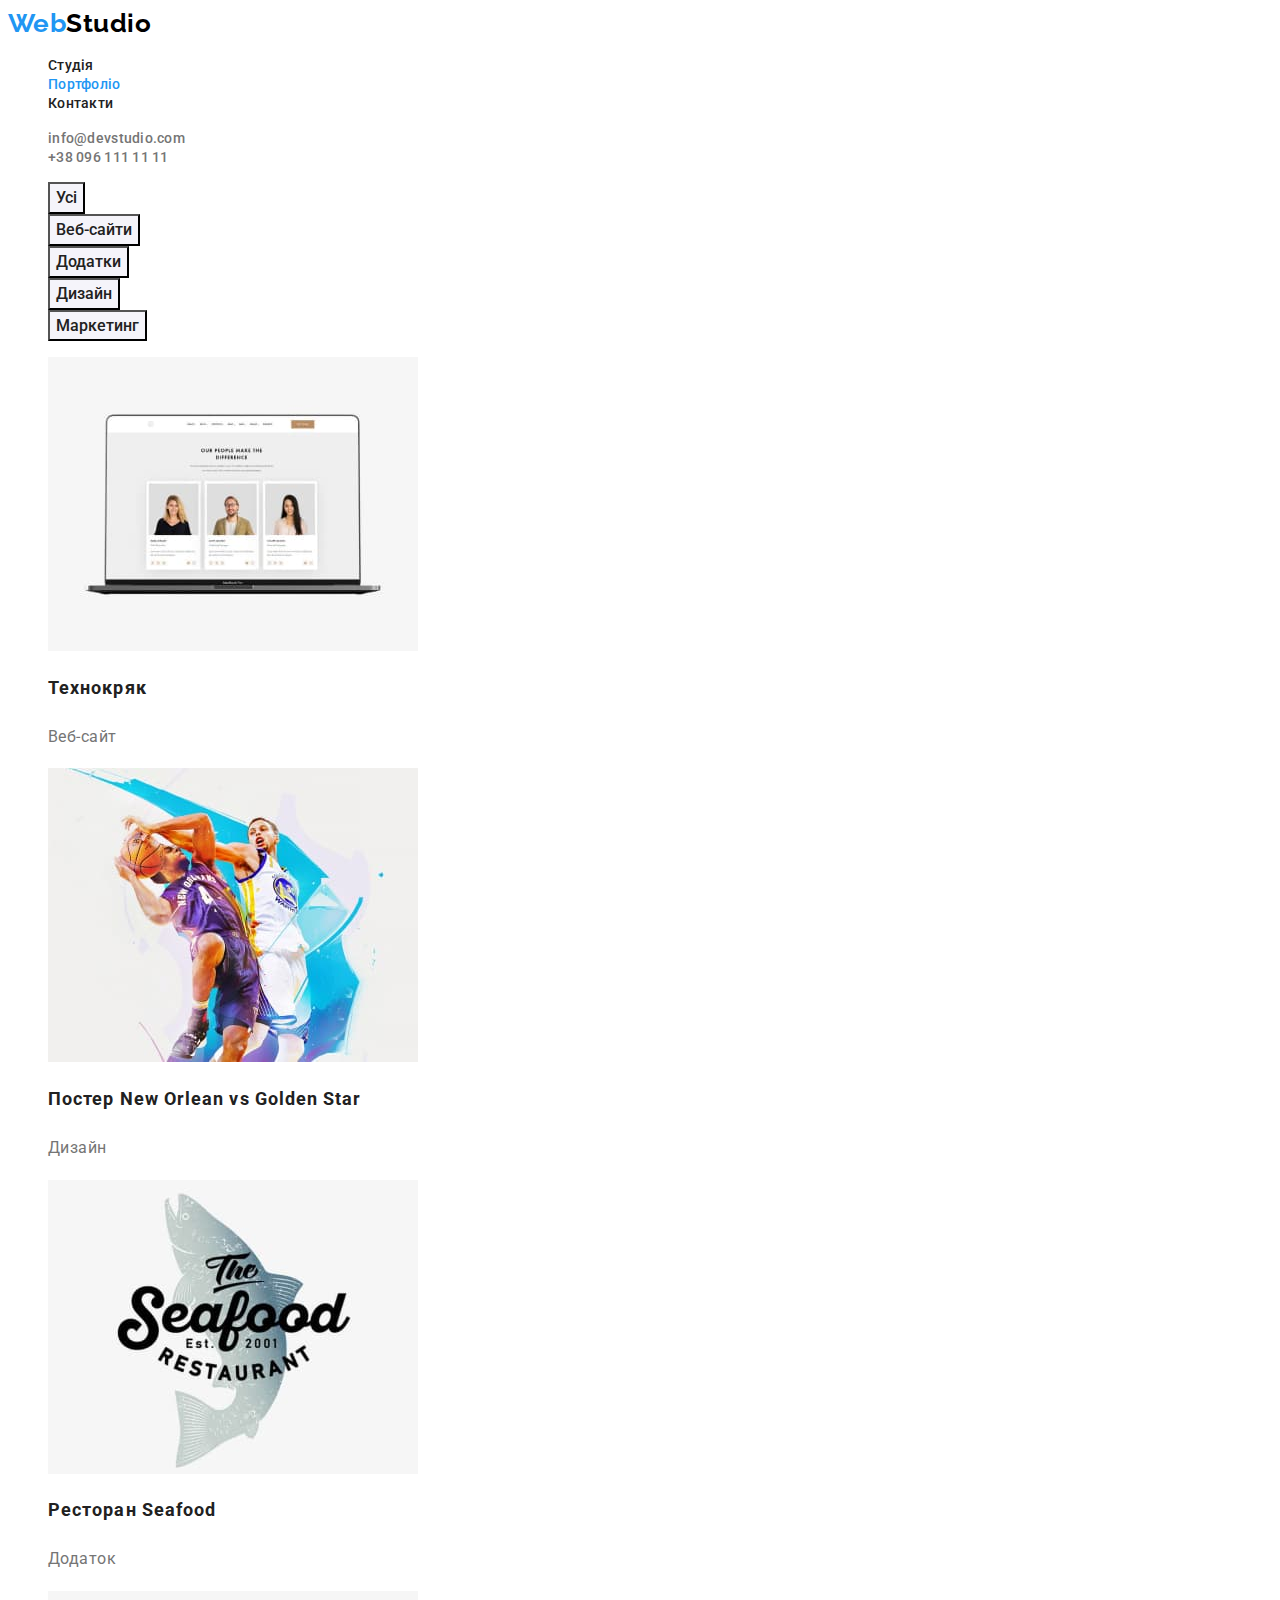
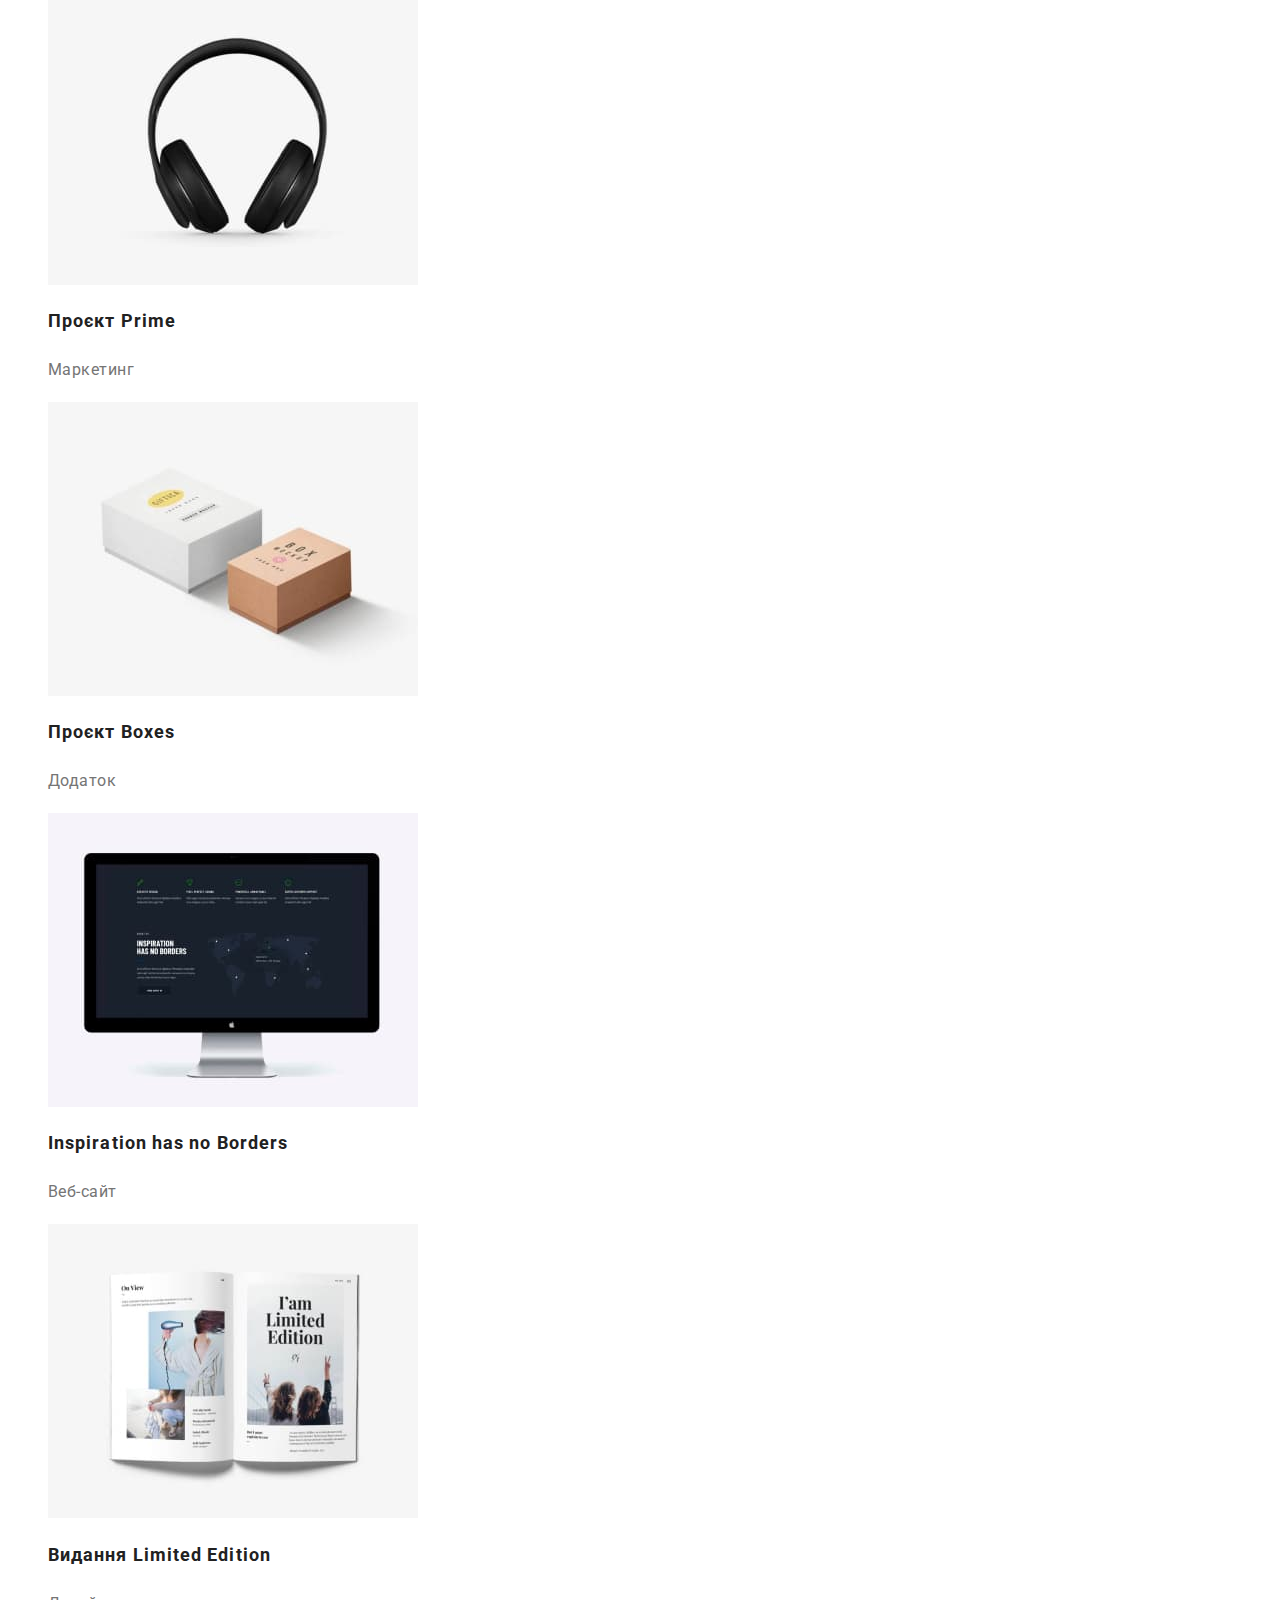
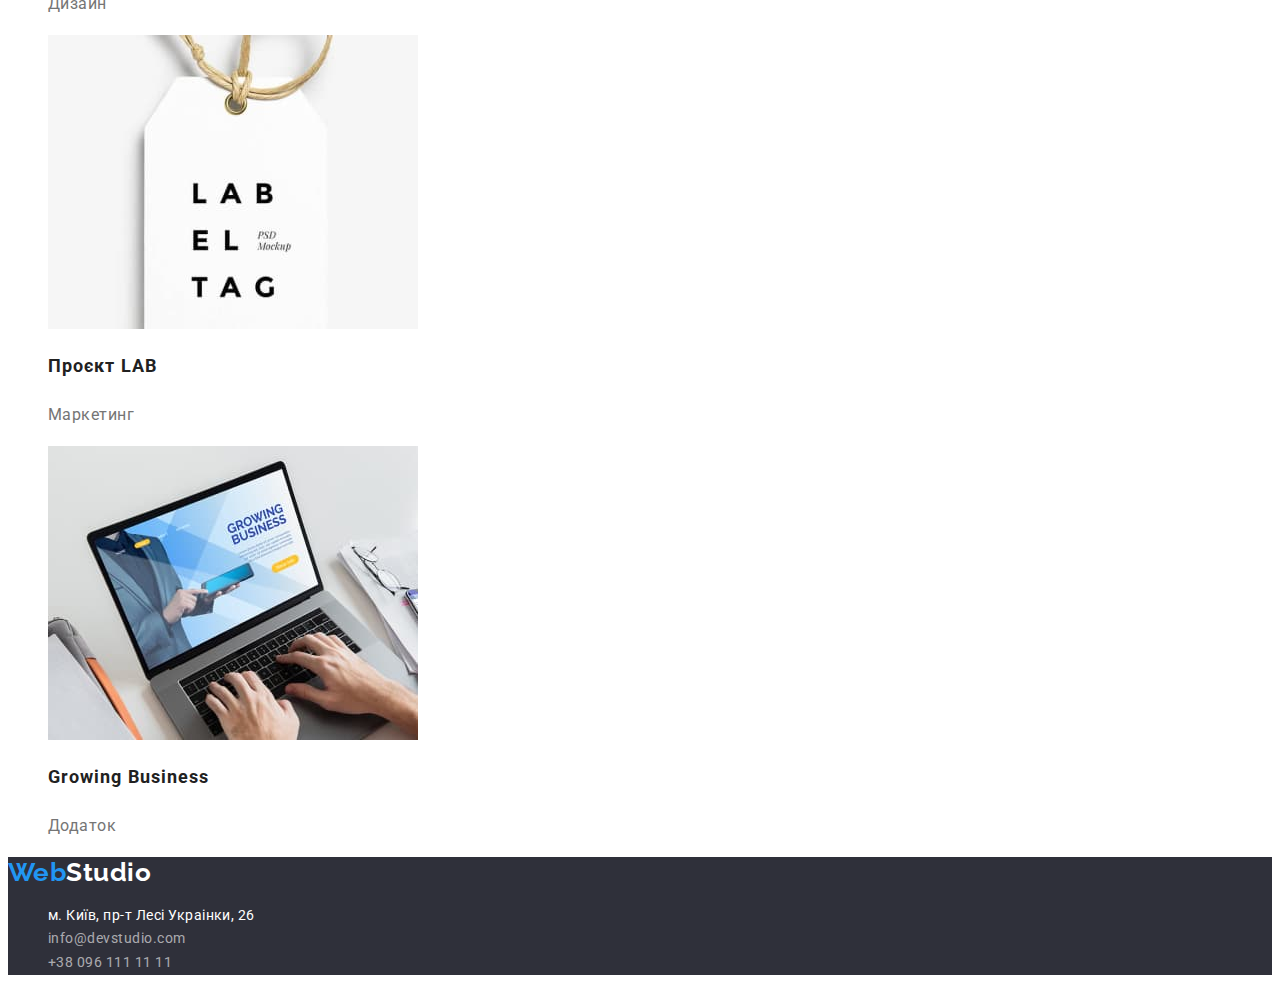
==== portfolio.html @ db5a17f9 "Initial commit" ====
<!DOCTYPE html>
<html lang="uk">
  <head>
    <meta charset="UTF-8" />
    <meta http-equiv="X-UA-Compatible" content="IE=edge" />
    <meta name="viewport" content="width=device-width, initial-scale=1.0" />
    <title>Document</title>
    <link rel="preconnect" href="https://fonts.googleapis.com" />
    <link rel="preconnect" href="https://fonts.gstatic.com" crossorigin />
    <link rel="preconnect" href="https://fonts.googleapis.com">
<link rel="preconnect" href="https://fonts.gstatic.com" crossorigin>
<link href="https://fonts.googleapis.com/css2?family=Raleway:wght@700&family=Roboto:wght@400;500;700;900&display=swap" rel="stylesheet">
    <link rel="stylesheet" href="./css/styles.css" />
  </head>
  <body>
    <header class="header">
      <nav class="nav">
        <a href="./index.html" class="logo"><span class="logo web">Web</span>Studio</a>
        <ul class="nav list">
          <li class="nav-items"><a href="./index.html" class="nav-link">Студія</a></li>
          <li class="nav-items"><a href="./portfolio.html" class="nav-link current">Портфоліо</a></li>
          <li class="nav-items"><a href="#" class="nav-link">Контакти</a></li>
        </ul>
      </nav>
      <ul class="connection list">
        <li class="connection-items"><a href="mailto:info@devstudio.com" class="connection-link">info@devstudio.com</a></li>
        <li class="connection-items"><a href="tel:+380961111111" class="connection-link">+38 096 111 11 11</a></li>
      </ul>
    </header>
    <main class="portfolio-main">
      <section class="filters">
        <h1 class="visually-hidden">Портфоліо</h1>
        <ul class="filters list">
          <li class="items-btn"><button type="button" class="filters-btn">Усі</button></li>
          <li class="items-btn"><button type="button" class="filters-btn">Веб-сайти</button></li>
          <li class="items-btn"><button type="button" class="filters-btn">Додатки</button></li>
          <li class="items-btn"><button type="button" class="filters-btn">Дизайн</button></li>
          <li class="items-btn"><button type="button" class="filters-btn">Маркетинг</button></li>
        </ul>
        <ul class="project list">
          <li class="items">
            <a href="#" target="_blank" rel="noopener noreferrer" class="link"
              ><img src="./images/portfolio/img.jpg" alt="Веб-сайт" width="370" height="294" class="project-img" />
              <h2 class="caption">Технокряк</h2>
              <p class="text">Веб-сайт</p></a
            ></li
          >
          <li class="items"
            ><a href="#" target="_blank" rel="noopener noreferrer" class="link"
              ><img src="./images/portfolio/img1.jpg" alt="Дізайн" width="370" height="294" class="project-img" />
              <h2 class="caption">Постер New Orlean vs Golden Star</h2>
              <p class="text">Дизайн</p></a
            ></li
          >
          <li class="items"
            ><a href="#" target="_blank" rel="noopener noreferrer" class="link"
              ><img src="./images/portfolio/img2.jpg" alt="Додаток" width="370" height="294" class="project-img" />
              <h2 class="caption">Ресторан Seafood</h2>
              <p class="text">Додаток</p></a
            ></li
          >
          <li class="items"
            ><a href="#" target="_blank" rel="noopener noreferrer" class="link"
              ><img src="./images/portfolio/img3.jpg" alt="Маркетинг" width="370" height="294" class="project-img" />
              <h2 class="caption">Проєкт Prime</h2>
              <p class="text">Маркетинг</p></a
            ></li
          >
          <li class="items"
            ><a href="#" target="_blank" rel="noopener noreferrer" class="link"
              ><img src="./images/portfolio/img4.jpg" alt="Додаток" width="370" height="294" class="project-img" />
              <h2 class="caption">Проєкт Boxes</h2>
              <p class="text">Додаток</p></a
            ></li
          >
          <li class="items"
            ><a href="#" target="_blank" rel="noopener noreferrer" class="link"
              ><img src="./images/portfolio/img5.jpg" alt="Веб-сайт" width="370" height="294" class="project-img" />
              <h2 class="caption">Inspiration has no Borders</h2>
              <p class="text">Веб-сайт</p></a
            ></li
          >
          <li class="items"
            ><a href="#" target="_blank" rel="noopener noreferrer" class="link"
              ><img src="./images/portfolio/img6.jpg" alt="Дізайн" width="370" height="294" class="project-img" />
              <h2 class="caption">Видання Limited Edition</h2>
              <p class="text">Дизайн</p></a
            ></li
          >
          <li class="items"
            ><a href="#" target="_blank" rel="noopener noreferrer" class="link"
              ><img src="./images/portfolio/img7.jpg" alt="Маркетинг" width="370" height="294" class="project-img" />
              <h2 class="caption">Проєкт LAB</h2>
              <p class="text">Маркетинг</p></a
            ></li
          >
          <li class="items"
            ><a href="#" target="_blank" rel="noopener noreferrer" class="link"
              ><img src="./images/portfolio/img8.jpg" alt="Додаток" width="370" height="294" class="project-img" />
              <h2 class="caption">Growing Business</h2>
              <p class="text">Додаток</p></a
            ></li
          >
        </ul>
      </section>
    </main>
    <footer class="footer">
      <a href="./index.html" class="footer-logo"><span class="logo web">Web</span>Studio</a>
      <address class="address">
        <ul class="address list">
          <li class="address-items"
            ><a href="https://goo.gl/maps/CPtrU1FHBa2aNyZL9" target="_blank" rel="noopener noreferrer nofollow" class="map">м. Київ, пр-т Лесі Украінки, 26</a></li
          >
          <li class="address-items"><a href="mailto:info@devstudio.com" class="address-connection">info@devstudio.com</a></li>
          <li class="address-items"><a href="tel:+380961111111" class="address-connection">+38 096 111 11 11</a></li>
        </ul>
      </address>
    </footer>
  </body>
</html>
---- css/styles.css ----
:root{
 /* Text colors */
--primary-text-color:#757575;
--title-text-color:#212121;
--accent-color:#2196F3;
--logo-color:#000000;
--footer-adres-color:rgba(255, 255, 255, 0.6);

    /* Background colors */
--primary-wite-color:#ffffff;
--main-block-color:#2F303A;
--secondary-bg-color:#F5F4FA;
--button-hover-bg:#188CE8;

}

.visually-hidden {
    position: absolute;
    white-space: nowrap;
    width: 1px;
    height: 1px;
    overflow: hidden;
    border: 0;
    padding: 0;
    clip: rect(0 0 0 0);
    clip-path: inset(50%);
    margin: -1px;
}

.list{
    list-style: none;
}
body{
    letter-spacing: 0.03em;
    font-family: 'Roboto', sans-serif;
    color: var(--primary-text-color);
    background-color:var(--primary-wite-color)
    

}
/* Header */
.logo{
    text-decoration: none;
   color: var(--logo-color); 
    font-family: 'Raleway',sans-serif;
    font-weight: 700;
    font-size: 26px;
    line-height: 1.19;
}
.web{
    color: var(--accent-color);
}
.nav-link{
    text-decoration: none;
    color: var(--title-text-color);
    font-weight: 500;
    font-size: 14px;
        line-height: 1.14;
        letter-spacing: 0.02em;
}
.nav-link:hover,
.nav-link:focus {
    color: var(--accent-color);
}
.nav-link.current{
color: var(--accent-color);
}
.connection-link{
    text-decoration: none;
    color: var(--primary-text-color);
    font-weight: 500;
        font-size: 14px;
        line-height: 1.14;
        letter-spacing: 0.02em;
}
.connection-link:hover,
.connection-link:focus{
    color: var(--accent-color);
}
/* Hero */
.hero{
    background-color: var(--main-block-color);
}
.hero-slogan{
    color: var(--primary-wite-color);
    font-weight: 900;
        font-size: 44px;
        line-height: 1.36;
        text-align: center;
        letter-spacing: 0.06em;
        text-transform: uppercase;
}
.button-primary{
    color: var(--primary-wite-color);
    background-color: var(--accent-color);
    cursor: pointer;
    font-family: inherit;
    font-weight: 700;
        font-size: 16px;
        line-height: 1.88;
    display: flex;
        align-items: center;
        text-align: center;
        letter-spacing: 0.06em;
}
.button-primary:hover,
.button-primary:focus{
    background-color:var(--button-hover-bg)
}
/* Main */
.caption{
    color: var(--title-text-color);
}

.text{
    color: var(--primary-text-color);
}
.title{
    color: var(--title-text-color);
    font-weight: 700;
        font-size: 36px;
        line-height: 1.16;
        text-align: center;
}

.peculiarities .caption {
    font-weight: 700;
    font-size: 14px;
    line-height: 1.14;
    text-transform: uppercase;
}
.peculiarities .text{
        font-size: 14px;
        line-height: 1.71;
        
}
.command {
    background-color: var(--secondary-bg-color);
}
.command-items{
    background-color: var(--primary-wite-color);
}
.command .caption{
    font-weight: 500;
        font-size: 16px;
        line-height: 1.18;
     text-align: center;
}
.command .text{
    font-size: 16px;
        line-height: 1.18;
     text-align: center;
}
/* footer */
.footer{
    background-color: var(--main-block-color);
}
.footer-logo{
    text-decoration: none;
    color: var(--primary-wite-color);
    font-family: 'Raleway', sans-serif;
        font-weight: 700;
        font-size: 26px;
        line-height: 1.19;
}
.map{
    text-decoration: none;
    color: var(--primary-wite-color);
    font-size: 14px;
        line-height: 1.71;
}
.map:hover,
.map:focus{
color: var(--accent-color);
}
.address-connection{
    text-decoration: none;
color: var(--footer-adres-color);
font-size: 14px;
    line-height: 1.71;
}
.address{
    font-style: normal;
}

.address-connection:hover,
.address-connection:focus{
    color: var(--accent-color);
}
/* Portfolio */
.filters-btn{
    cursor: pointer;
    color: var(--title-text-color);
    background-color: var(--secondary-bg-color);
    font-family: inherit;
    font-weight: 500;
        font-size: 16px;
        line-height: 1.62;
      text-align: center;
}
.filters-btn:hover,
.filters-btn:focus{
    color: var(--primary-wite-color);
    background-color: var(--accent-color);
}
.project .caption{
font-weight: 700;
    font-size: 18px;
    line-height: 2;
     letter-spacing: 0.06em;
}

.project .text{
font-size: 16px;
    line-height: 1.88;
}
.project .link{
    text-decoration: none;
}
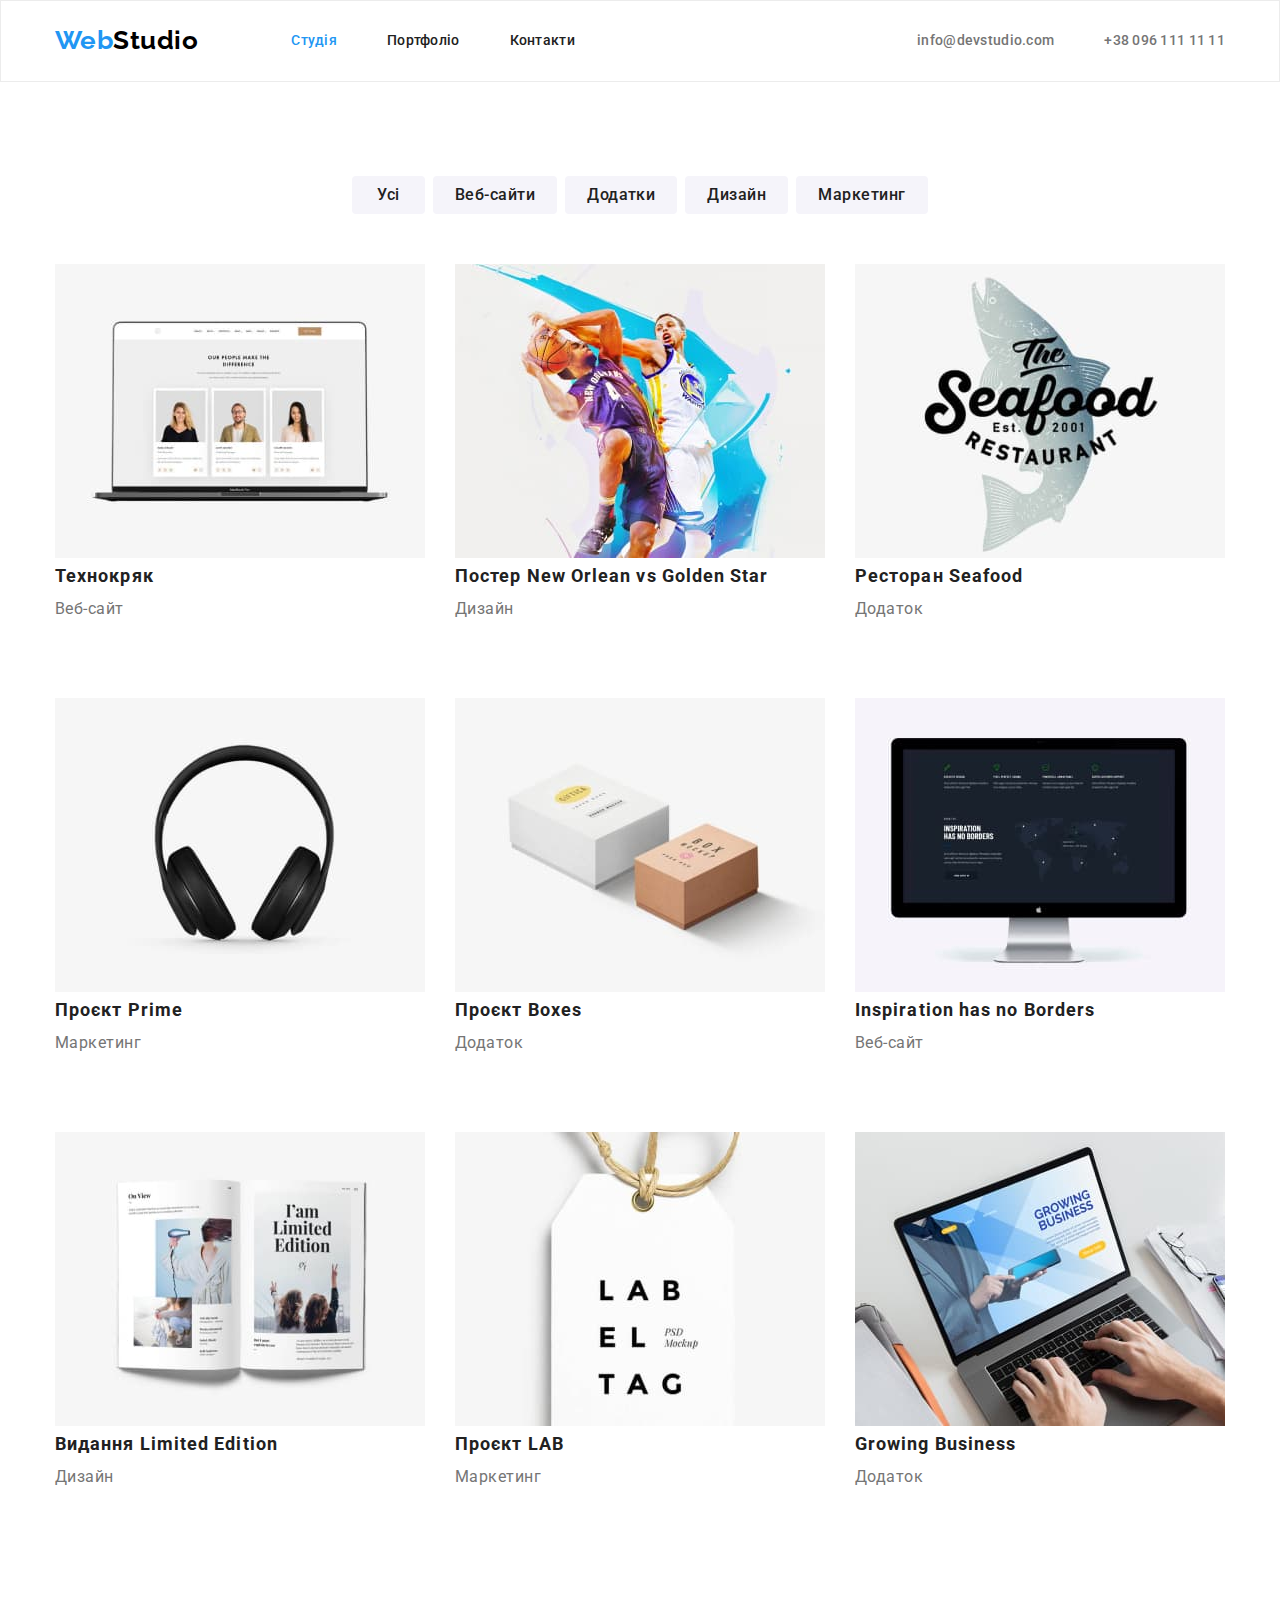
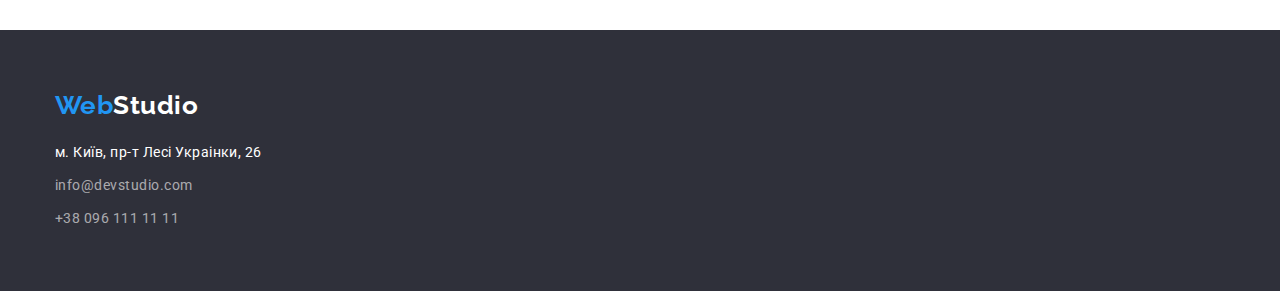
==== commit 66c4ce6f: "completed tasks" ====
--- a/portfolio.html
+++ b/portfolio.html
@@ -10,28 +10,32 @@
     <link rel="preconnect" href="https://fonts.googleapis.com">
 <link rel="preconnect" href="https://fonts.gstatic.com" crossorigin>
 <link href="https://fonts.googleapis.com/css2?family=Raleway:wght@700&family=Roboto:wght@400;500;700;900&display=swap" rel="stylesheet">
+<link rel="stylesheet" href="https://cdnjs.cloudflare.com/ajax/libs/modern-normalize/1.1.0/modern-normalize.min.css" integrity="sha512-wpPYUAdjBVSE4KJnH1VR1HeZfpl1ub8YT/NKx4PuQ5NmX2tKuGu6U/JRp5y+Y8XG2tV+wKQpNHVUX03MfMFn9Q==" crossorigin="anonymous" referrerpolicy="no-referrer" />
     <link rel="stylesheet" href="./css/styles.css" />
   </head>
   <body>
     <header class="header">
-      <nav class="nav">
-        <a href="./index.html" class="logo"><span class="logo web">Web</span>Studio</a>
-        <ul class="nav list">
-          <li class="nav-items"><a href="./index.html" class="nav-link">Студія</a></li>
-          <li class="nav-items"><a href="./portfolio.html" class="nav-link current">Портфоліо</a></li>
-          <li class="nav-items"><a href="#" class="nav-link">Контакти</a></li>
+      <div class="container row">
+        <nav class="nav row">
+          <a href="./index.html" class="logo"><span class="logo web">Web</span>Studio</a>
+          <ul class="nav list">
+            <li class="nav-items"><a href="./index.html" class="nav-link current">Студія</a></li>
+            <li class="nav-items"><a href="./portfolio.html" class="nav-link">Портфоліо</a></li>
+            <li class="nav-items"><a href="#" class="nav-link">Контакти</a></li>
+          </ul>
+        </nav>
+        <ul class="connection list">
+          <li class="connection-items"><a href="mailto:info@devstudio.com" class="connection-link">info@devstudio.com</a></li>
+          <li class="connection-items"><a href="tel:+380961111111" class="connection-link">+38 096 111 11 11</a></li>
         </ul>
-      </nav>
-      <ul class="connection list">
-        <li class="connection-items"><a href="mailto:info@devstudio.com" class="connection-link">info@devstudio.com</a></li>
-        <li class="connection-items"><a href="tel:+380961111111" class="connection-link">+38 096 111 11 11</a></li>
-      </ul>
+      </div>
     </header>
     <main class="portfolio-main">
-      <section class="filters">
+      <section class="filters section">
+        <div class="container">
         <h1 class="visually-hidden">Портфоліо</h1>
         <ul class="filters list">
-          <li class="items-btn"><button type="button" class="filters-btn">Усі</button></li>
+          <li class="items-btn"><button type="button" class="filters-btn all">Усі</button></li>
           <li class="items-btn"><button type="button" class="filters-btn">Веб-сайти</button></li>
           <li class="items-btn"><button type="button" class="filters-btn">Додатки</button></li>
           <li class="items-btn"><button type="button" class="filters-btn">Дизайн</button></li>
@@ -102,9 +106,11 @@
             ></li
           >
         </ul>
+        </div>
       </section>
     </main>
     <footer class="footer">
+      <div class="container">
       <a href="./index.html" class="footer-logo"><span class="logo web">Web</span>Studio</a>
       <address class="address">
         <ul class="address list">
@@ -115,6 +121,7 @@
           <li class="address-items"><a href="tel:+380961111111" class="address-connection">+38 096 111 11 11</a></li>
         </ul>
       </address>
+      </div>
     </footer>
   </body>
 </html>
--- a/css/styles.css
+++ b/css/styles.css
@@ -1,9 +1,21 @@
+html {
+    box-sizing: border-box;
+}
+
+*,
+*::before,
+*::after {
+    box-sizing: inherit;
+}
+
+
 :root{
  /* Text colors */
 --primary-text-color:#757575;
 --title-text-color:#212121;
 --accent-color:#2196F3;
 --logo-color:#000000;
+--header-line:#ECECEC;
 --footer-adres-color:rgba(255, 255, 255, 0.6);
 
     /* Background colors */
@@ -26,20 +38,61 @@
     clip-path: inset(50%);
     margin: -1px;
 }
-
+.section{
+    padding-top: 94px;
+    padding-bottom: 94px;
+}
+.container{
+    width: 1200px;
+    padding-left: 15px;
+    padding-right: 15px;
+    margin: 0 auto;
+
+}
 .list{
     list-style: none;
+    margin: 0;
+    padding: 0;
 }
 body{
+    margin: 0;
     letter-spacing: 0.03em;
     font-family: 'Roboto', sans-serif;
     color: var(--primary-text-color);
     background-color:var(--primary-wite-color)
     
-
+    
+}
+
+/* reset */
+h1,h2,h3,h4,h5,h6,p{
+    margin: 0;
+}
+img{
+    display: block;
 }
 /* Header */
+.header{
+    border: 1px solid var(--header-line)
+}
+.row{
+    display: flex;
+    align-items:center;
+}
+
+a.logo{
+    margin-right: 93px;
+    padding-top: 24px;
+    padding-bottom: 25px;
+}
+.nav.list{
+    display: flex;
+}
+.nav-items:not(:last-child){
+margin-right: 50px;
+}
 .logo{
+
     text-decoration: none;
    color: var(--logo-color); 
     font-family: 'Raleway',sans-serif;
@@ -49,48 +102,74 @@
 }
 .web{
     color: var(--accent-color);
-}
+}   
 .nav-link{
+    display: block;
+    padding-top: 32px;
+    padding-bottom: 32px;
+
     text-decoration: none;
     color: var(--title-text-color);
     font-weight: 500;
     font-size: 14px;
         line-height: 1.14;
         letter-spacing: 0.02em;
+
 }
 .nav-link:hover,
 .nav-link:focus {
     color: var(--accent-color);
 }
+
 .nav-link.current{
 color: var(--accent-color);
 }
+.connection.list{
+    display: flex;
+    margin-left: auto;
+ 
+}
 .connection-link{
+    display: block;
+    padding-top: 32px;
+    padding-bottom: 32px;
+
     text-decoration: none;
     color: var(--primary-text-color);
     font-weight: 500;
-        font-size: 14px;
-        line-height: 1.14;
-        letter-spacing: 0.02em;
+    font-size: 14px;
+    line-height: 1.14;
+    letter-spacing: 0.02em;
 }
 .connection-link:hover,
 .connection-link:focus{
     color: var(--accent-color);
 }
+.connection-items:not(:last-child) {
+    margin-right: 50px;
+}
+
 /* Hero */
 .hero{
     background-color: var(--main-block-color);
+    text-align: center;
 }
 .hero-slogan{
     color: var(--primary-wite-color);
     font-weight: 900;
         font-size: 44px;
         line-height: 1.36;
-        text-align: center;
         letter-spacing: 0.06em;
         text-transform: uppercase;
+        margin-bottom: 30px;
 }
 .button-primary{
+    min-width: 216px;
+    height: 50px;
+    padding: 10px 32px;
+    border: transparent;
+        box-shadow: 0px 4px 4px rgba(0, 0, 0, 0.15);
+        border-radius: 4px;
     color: var(--primary-wite-color);
     background-color: var(--accent-color);
     cursor: pointer;
@@ -98,9 +177,6 @@
     font-weight: 700;
         font-size: 16px;
         line-height: 1.88;
-    display: flex;
-        align-items: center;
-        text-align: center;
         letter-spacing: 0.06em;
 }
 .button-primary:hover,
@@ -122,8 +198,15 @@
         line-height: 1.16;
         text-align: center;
 }
-
+.peculiarities.list{
+    display: flex;
+        justify-content: space-between;
+}
+.peculiarities-items:not(:last-child) {
+    margin-right: 30px;
+}
 .peculiarities .caption {
+    margin-bottom: 10px;
     font-weight: 700;
     font-size: 14px;
     line-height: 1.14;
@@ -134,11 +217,30 @@
         line-height: 1.71;
         
 }
+.work.list{
+    display: flex;
+        justify-content: space-between;
+}
+.work .title,
+.command .title {
+    margin-bottom: 50px;
+}
+.command.list{
+    display: flex;
+    justify-content:space-between;
+}
 .command {
     background-color: var(--secondary-bg-color);
 }
 .command-items{
+    width: 270px;
+    height: 368px;
     background-color: var(--primary-wite-color);
+    box-shadow: 0px 1px 3px rgba(0, 0, 0, 0.12), 0px 1px 1px rgba(0, 0, 0, 0.14), 0px 2px 1px rgba(0, 0, 0, 0.2);
+        border-radius: 0px 0px 4px 4px;
+}
+.command-items:not(:last-child) {
+    margin-right: 30px;
 }
 .command .caption{
     font-weight: 500;
@@ -155,7 +257,11 @@
 .footer{
     background-color: var(--main-block-color);
 }
+
 .footer-logo{
+    display: block;
+    padding-top: 60px;
+    margin-bottom: 20px;
     text-decoration: none;
     color: var(--primary-wite-color);
     font-family: 'Raleway', sans-serif;
@@ -179,8 +285,12 @@
 font-size: 14px;
     line-height: 1.71;
 }
+.address-items:not(:last-child){
+    margin-bottom: 9px;
+}
 .address{
     font-style: normal;
+   padding-bottom: 30px;
 }
 
 .address-connection:hover,
@@ -188,7 +298,19 @@
     color: var(--accent-color);
 }
 /* Portfolio */
+.filters.list{
+    display: flex;
+    justify-content: center;
+    margin-bottom: 50px;
+}
+.items-btn:not(:last-child) {
+    margin-right: 8px;
+   
+}
 .filters-btn{
+    letter-spacing: 0.03em;
+        min-height: 38px;
+        padding: 6px 22px;
     cursor: pointer;
     color: var(--title-text-color);
     background-color: var(--secondary-bg-color);
@@ -197,11 +319,34 @@
         font-size: 16px;
         line-height: 1.62;
       text-align: center;
+    border-radius: 4px;
+    border: transparent;
+
 }
 .filters-btn:hover,
 .filters-btn:focus{
     color: var(--primary-wite-color);
     background-color: var(--accent-color);
+    box-shadow: 0px 3px 1px rgba(0, 0, 0, 0.1), 0px 1px 2px rgba(0, 0, 0, 0.08), 0px 2px 2px rgba(0, 0, 0, 0.12);
+}
+.all{
+padding: 6px 25px;
+}
+.project.list{
+    display: flex;
+    flex-wrap: wrap;
+}
+.project .items{
+width: 370px;
+height: 404px;
+margin-right: 30px;
+margin-bottom: 30px;
+}
+.project .items:nth-child(3n + 3){
+    margin-right: 0;
+}
+.project .items:nth-last-child(-n + 3){
+    margin-bottom: 0;
 }
 .project .caption{
 font-weight: 700;
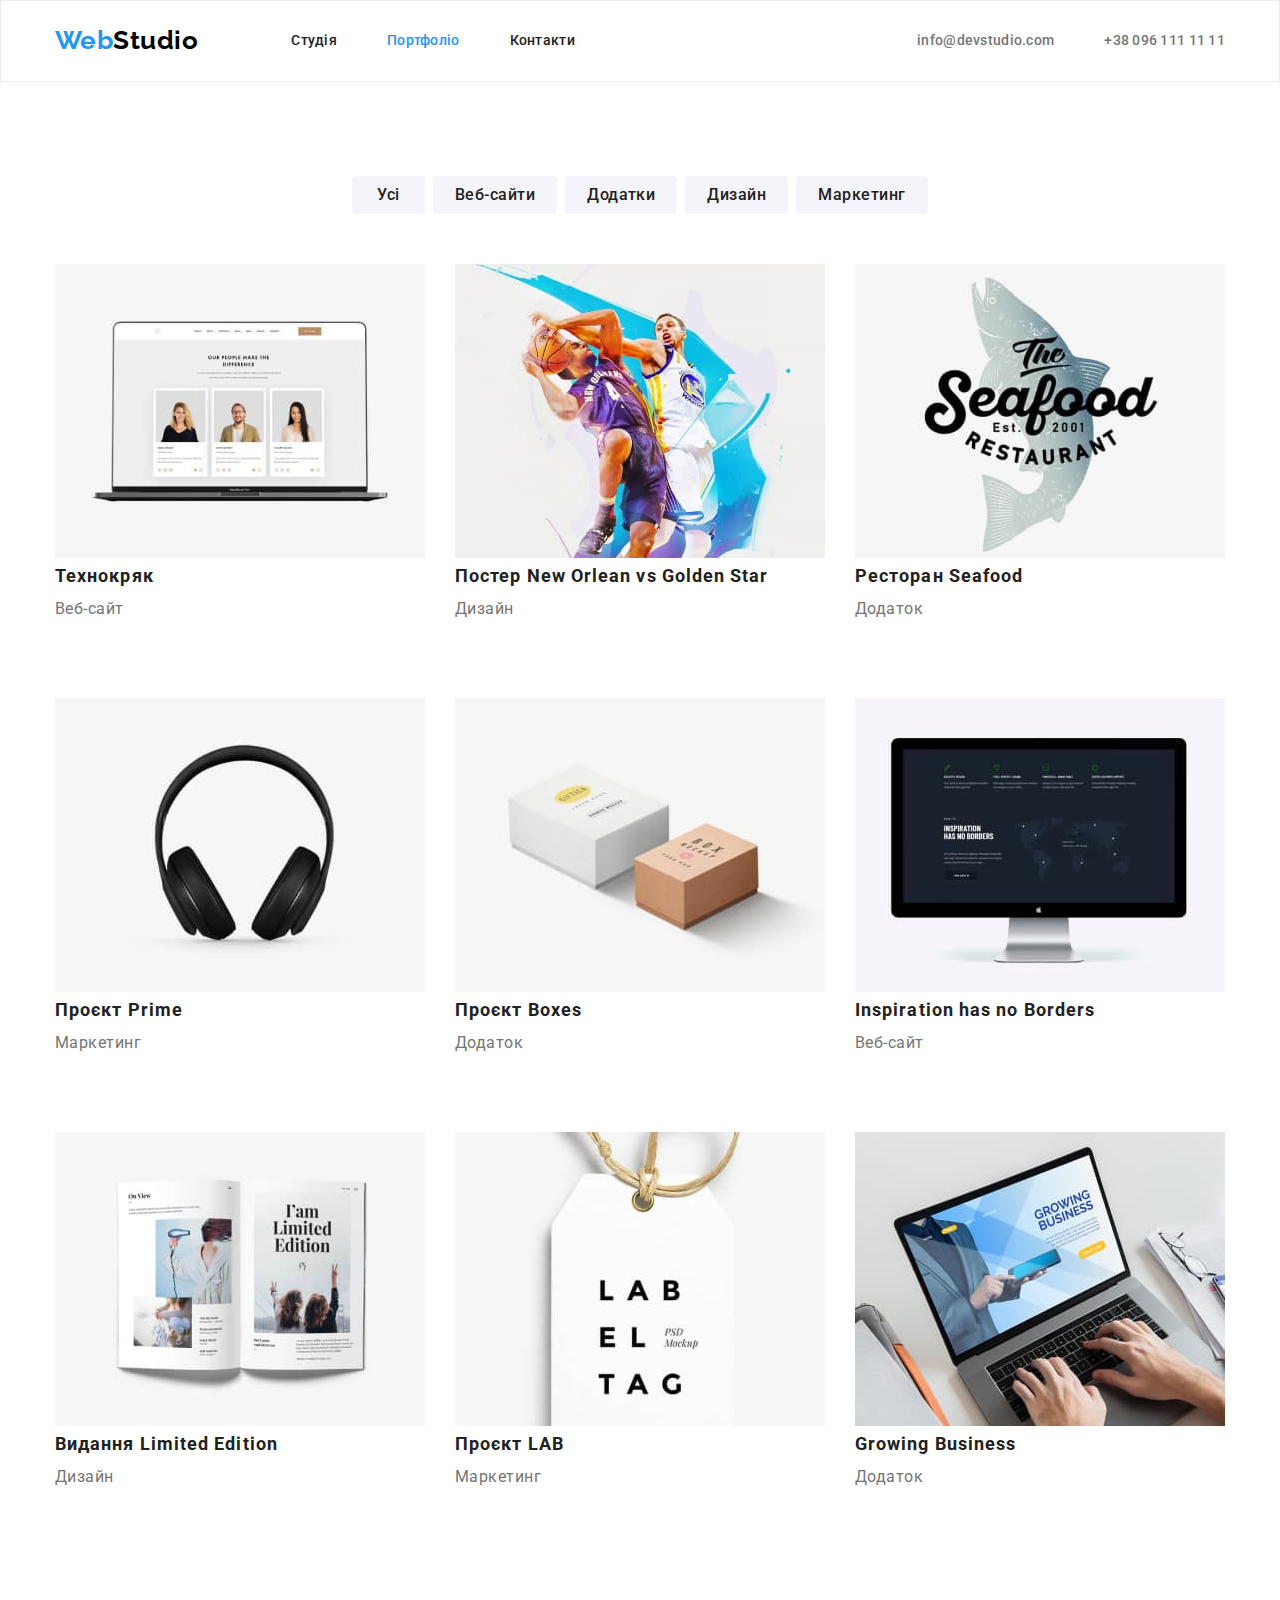
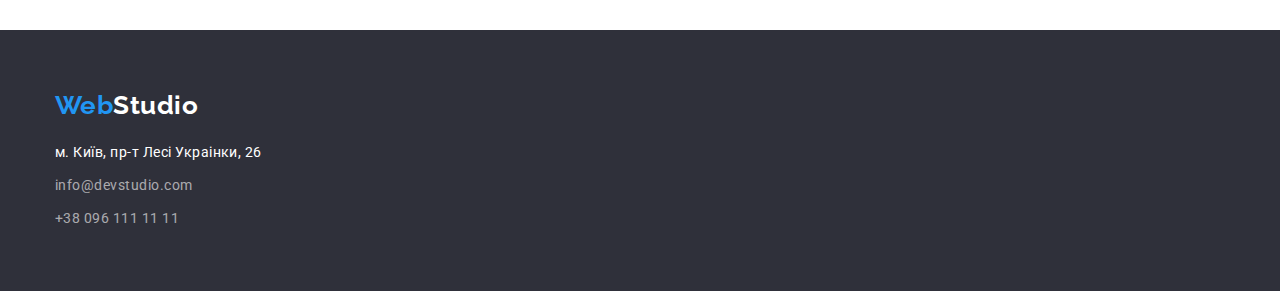
==== commit 879c6c3e: "replacement in current" ====
--- a/portfolio.html
+++ b/portfolio.html
@@ -19,8 +19,8 @@
         <nav class="nav row">
           <a href="./index.html" class="logo"><span class="logo web">Web</span>Studio</a>
           <ul class="nav list">
-            <li class="nav-items"><a href="./index.html" class="nav-link current">Студія</a></li>
-            <li class="nav-items"><a href="./portfolio.html" class="nav-link">Портфоліо</a></li>
+            <li class="nav-items"><a href="./index.html" class="nav-link">Студія</a></li>
+            <li class="nav-items"><a href="./portfolio.html" class="nav-link current">Портфоліо</a></li>
             <li class="nav-items"><a href="#" class="nav-link">Контакти</a></li>
           </ul>
         </nav>
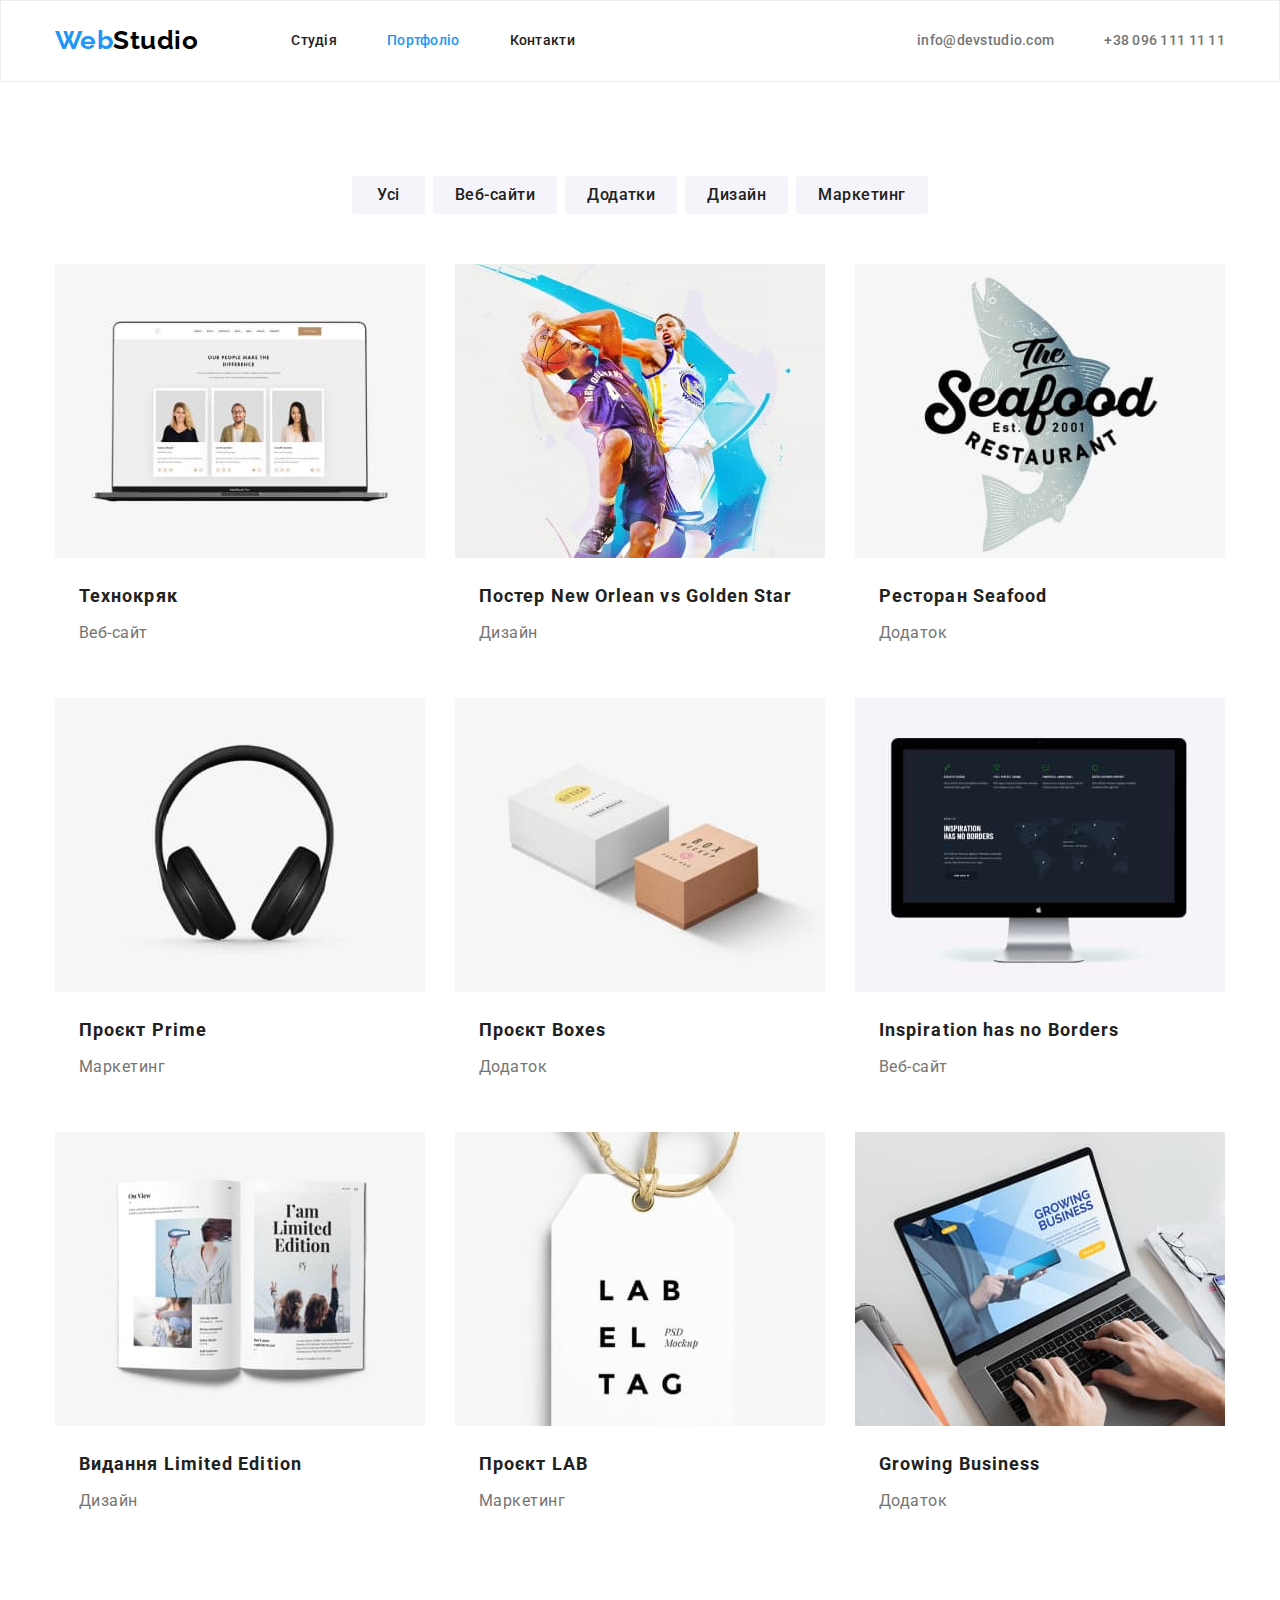
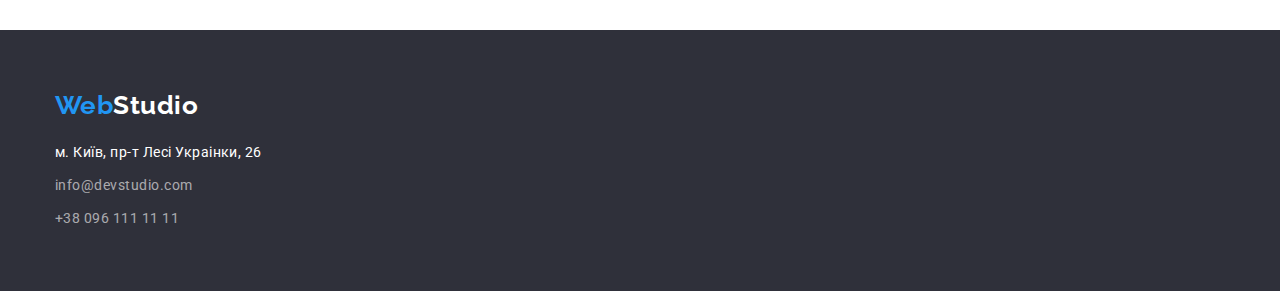
==== commit c8742b22: "redid the indents" ====
--- a/portfolio.html
+++ b/portfolio.html
@@ -7,10 +7,16 @@
     <title>Document</title>
     <link rel="preconnect" href="https://fonts.googleapis.com" />
     <link rel="preconnect" href="https://fonts.gstatic.com" crossorigin />
-    <link rel="preconnect" href="https://fonts.googleapis.com">
-<link rel="preconnect" href="https://fonts.gstatic.com" crossorigin>
-<link href="https://fonts.googleapis.com/css2?family=Raleway:wght@700&family=Roboto:wght@400;500;700;900&display=swap" rel="stylesheet">
-<link rel="stylesheet" href="https://cdnjs.cloudflare.com/ajax/libs/modern-normalize/1.1.0/modern-normalize.min.css" integrity="sha512-wpPYUAdjBVSE4KJnH1VR1HeZfpl1ub8YT/NKx4PuQ5NmX2tKuGu6U/JRp5y+Y8XG2tV+wKQpNHVUX03MfMFn9Q==" crossorigin="anonymous" referrerpolicy="no-referrer" />
+    <link rel="preconnect" href="https://fonts.googleapis.com" />
+    <link rel="preconnect" href="https://fonts.gstatic.com" crossorigin />
+    <link href="https://fonts.googleapis.com/css2?family=Raleway:wght@700&family=Roboto:wght@400;500;700;900&display=swap" rel="stylesheet" />
+    <link
+      rel="stylesheet"
+      href="https://cdnjs.cloudflare.com/ajax/libs/modern-normalize/1.1.0/modern-normalize.min.css"
+      integrity="sha512-wpPYUAdjBVSE4KJnH1VR1HeZfpl1ub8YT/NKx4PuQ5NmX2tKuGu6U/JRp5y+Y8XG2tV+wKQpNHVUX03MfMFn9Q=="
+      crossorigin="anonymous"
+      referrerpolicy="no-referrer"
+    />
     <link rel="stylesheet" href="./css/styles.css" />
   </head>
   <body>
@@ -33,94 +39,85 @@
     <main class="portfolio-main">
       <section class="filters section">
         <div class="container">
-        <h1 class="visually-hidden">Портфоліо</h1>
-        <ul class="filters list">
-          <li class="items-btn"><button type="button" class="filters-btn all">Усі</button></li>
-          <li class="items-btn"><button type="button" class="filters-btn">Веб-сайти</button></li>
-          <li class="items-btn"><button type="button" class="filters-btn">Додатки</button></li>
-          <li class="items-btn"><button type="button" class="filters-btn">Дизайн</button></li>
-          <li class="items-btn"><button type="button" class="filters-btn">Маркетинг</button></li>
-        </ul>
-        <ul class="project list">
-          <li class="items">
-            <a href="#" target="_blank" rel="noopener noreferrer" class="link"
-              ><img src="./images/portfolio/img.jpg" alt="Веб-сайт" width="370" height="294" class="project-img" />
-              <h2 class="caption">Технокряк</h2>
-              <p class="text">Веб-сайт</p></a
-            ></li
-          >
-          <li class="items"
-            ><a href="#" target="_blank" rel="noopener noreferrer" class="link"
-              ><img src="./images/portfolio/img1.jpg" alt="Дізайн" width="370" height="294" class="project-img" />
-              <h2 class="caption">Постер New Orlean vs Golden Star</h2>
-              <p class="text">Дизайн</p></a
-            ></li
-          >
-          <li class="items"
-            ><a href="#" target="_blank" rel="noopener noreferrer" class="link"
-              ><img src="./images/portfolio/img2.jpg" alt="Додаток" width="370" height="294" class="project-img" />
-              <h2 class="caption">Ресторан Seafood</h2>
-              <p class="text">Додаток</p></a
-            ></li
-          >
-          <li class="items"
-            ><a href="#" target="_blank" rel="noopener noreferrer" class="link"
-              ><img src="./images/portfolio/img3.jpg" alt="Маркетинг" width="370" height="294" class="project-img" />
-              <h2 class="caption">Проєкт Prime</h2>
-              <p class="text">Маркетинг</p></a
-            ></li
-          >
-          <li class="items"
-            ><a href="#" target="_blank" rel="noopener noreferrer" class="link"
-              ><img src="./images/portfolio/img4.jpg" alt="Додаток" width="370" height="294" class="project-img" />
-              <h2 class="caption">Проєкт Boxes</h2>
-              <p class="text">Додаток</p></a
-            ></li
-          >
-          <li class="items"
-            ><a href="#" target="_blank" rel="noopener noreferrer" class="link"
-              ><img src="./images/portfolio/img5.jpg" alt="Веб-сайт" width="370" height="294" class="project-img" />
-              <h2 class="caption">Inspiration has no Borders</h2>
-              <p class="text">Веб-сайт</p></a
-            ></li
-          >
-          <li class="items"
-            ><a href="#" target="_blank" rel="noopener noreferrer" class="link"
-              ><img src="./images/portfolio/img6.jpg" alt="Дізайн" width="370" height="294" class="project-img" />
-              <h2 class="caption">Видання Limited Edition</h2>
-              <p class="text">Дизайн</p></a
-            ></li
-          >
-          <li class="items"
-            ><a href="#" target="_blank" rel="noopener noreferrer" class="link"
-              ><img src="./images/portfolio/img7.jpg" alt="Маркетинг" width="370" height="294" class="project-img" />
-              <h2 class="caption">Проєкт LAB</h2>
-              <p class="text">Маркетинг</p></a
-            ></li
-          >
-          <li class="items"
-            ><a href="#" target="_blank" rel="noopener noreferrer" class="link"
-              ><img src="./images/portfolio/img8.jpg" alt="Додаток" width="370" height="294" class="project-img" />
-              <h2 class="caption">Growing Business</h2>
-              <p class="text">Додаток</p></a
-            ></li
-          >
-        </ul>
+          <h1 class="visually-hidden">Портфоліо</h1>
+          <ul class="filters list">
+            <li class="items-btn"><button type="button" class="filters-btn all">Усі</button></li>
+            <li class="items-btn"><button type="button" class="filters-btn">Веб-сайти</button></li>
+            <li class="items-btn"><button type="button" class="filters-btn">Додатки</button></li>
+            <li class="items-btn"><button type="button" class="filters-btn">Дизайн</button></li>
+            <li class="items-btn"><button type="button" class="filters-btn">Маркетинг</button></li>
+          </ul>
+          <ul class="project list">
+            <li class="items">
+              <a href="#" target="_blank" rel="noopener noreferrer" class="link"
+                ><img src="./images/portfolio/img.jpg" alt="Веб-сайт" width="370" height="294" class="project-img" />
+                <div class="caption-box"> <h2 class="caption">Технокряк</h2> <p class="text">Веб-сайт</p></div></a
+              ></li
+            >
+            <li class="items"
+              ><a href="#" target="_blank" rel="noopener noreferrer" class="link"
+                ><img src="./images/portfolio/img1.jpg" alt="Дізайн" width="370" height="294" class="project-img" />
+                <div class="caption-box"><h2 class="caption">Постер New Orlean vs Golden Star</h2> <p class="text">Дизайн</p></div></a
+              ></li
+            >
+            <li class="items"
+              ><a href="#" target="_blank" rel="noopener noreferrer" class="link"
+                ><img src="./images/portfolio/img2.jpg" alt="Додаток" width="370" height="294" class="project-img" />
+                <div class="caption-box"><h2 class="caption">Ресторан Seafood</h2> <p class="text">Додаток</p></div></a
+              ></li
+            >
+            <li class="items"
+              ><a href="#" target="_blank" rel="noopener noreferrer" class="link"
+                ><img src="./images/portfolio/img3.jpg" alt="Маркетинг" width="370" height="294" class="project-img" />
+                <div class="caption-box"><h2 class="caption">Проєкт Prime</h2> <p class="text">Маркетинг</p></div></a
+              ></li
+            >
+            <li class="items"
+              ><a href="#" target="_blank" rel="noopener noreferrer" class="link"
+                ><img src="./images/portfolio/img4.jpg" alt="Додаток" width="370" height="294" class="project-img" />
+                <div class="caption-box"> <h2 class="caption">Проєкт Boxes</h2> <p class="text">Додаток</p></div></a
+              ></li
+            >
+            <li class="items"
+              ><a href="#" target="_blank" rel="noopener noreferrer" class="link"
+                ><img src="./images/portfolio/img5.jpg" alt="Веб-сайт" width="370" height="294" class="project-img" />
+                <div class="caption-box"> <h2 class="caption">Inspiration has no Borders</h2> <p class="text">Веб-сайт</p></div></a
+              ></li
+            >
+            <li class="items"
+              ><a href="#" target="_blank" rel="noopener noreferrer" class="link"
+                ><img src="./images/portfolio/img6.jpg" alt="Дізайн" width="370" height="294" class="project-img" />
+                <div class="caption-box"> <h2 class="caption">Видання Limited Edition</h2> <p class="text">Дизайн</p></div></a
+              ></li
+            >
+            <li class="items"
+              ><a href="#" target="_blank" rel="noopener noreferrer" class="link"
+                ><img src="./images/portfolio/img7.jpg" alt="Маркетинг" width="370" height="294" class="project-img" />
+                <div class="caption-box"> <h2 class="caption">Проєкт LAB</h2> <p class="text">Маркетинг</p></div></a
+              ></li
+            >
+            <li class="items"
+              ><a href="#" target="_blank" rel="noopener noreferrer" class="link"
+                ><img src="./images/portfolio/img8.jpg" alt="Додаток" width="370" height="294" class="project-img" />
+                <div class="caption-box"> <h2 class="caption">Growing Business</h2> <p class="text">Додаток</p></div></a
+              ></li
+            >
+          </ul>
         </div>
       </section>
     </main>
     <footer class="footer">
-      <div class="container">
-      <a href="./index.html" class="footer-logo"><span class="logo web">Web</span>Studio</a>
-      <address class="address">
-        <ul class="address list">
-          <li class="address-items"
-            ><a href="https://goo.gl/maps/CPtrU1FHBa2aNyZL9" target="_blank" rel="noopener noreferrer nofollow" class="map">м. Київ, пр-т Лесі Украінки, 26</a></li
-          >
-          <li class="address-items"><a href="mailto:info@devstudio.com" class="address-connection">info@devstudio.com</a></li>
-          <li class="address-items"><a href="tel:+380961111111" class="address-connection">+38 096 111 11 11</a></li>
-        </ul>
-      </address>
+      <div class="footer container">
+        <a href="./index.html" class="footer-logo"><span class="logo web">Web</span>Studio</a>
+        <address class="address">
+          <ul class="address list">
+            <li class="address-items"
+              ><a href="https://goo.gl/maps/CPtrU1FHBa2aNyZL9" target="_blank" rel="noopener noreferrer nofollow" class="map">м. Київ, пр-т Лесі Украінки, 26</a></li
+            >
+            <li class="address-items"><a href="mailto:info@devstudio.com" class="address-connection">info@devstudio.com</a></li>
+            <li class="address-items"><a href="tel:+380961111111" class="address-connection">+38 096 111 11 11</a></li>
+          </ul>
+        </address>
       </div>
     </footer>
   </body>
--- a/css/styles.css
+++ b/css/styles.css
@@ -153,8 +153,16 @@
 .hero{
     background-color: var(--main-block-color);
     text-align: center;
+    
+}
+.hero-box{
+    padding-top: 200px;
+    padding-bottom: 200px;
 }
 .hero-slogan{
+    width: 700px;
+    margin-left: auto;
+    margin-right: auto;
     color: var(--primary-wite-color);
     font-weight: 900;
         font-size: 44px;
@@ -205,6 +213,10 @@
 .peculiarities-items:not(:last-child) {
     margin-right: 30px;
 }
+.peculiarities-items{
+    width: 270px;
+}
+
 .peculiarities .caption {
     margin-bottom: 10px;
     font-weight: 700;
@@ -217,6 +229,9 @@
         line-height: 1.71;
         
 }
+.work.section {
+    padding-top: 0;
+}
 .work.list{
     display: flex;
         justify-content: space-between;
@@ -243,6 +258,7 @@
     margin-right: 30px;
 }
 .command .caption{
+    margin-bottom: 10px;
     font-weight: 500;
         font-size: 16px;
         line-height: 1.18;
@@ -253,14 +269,20 @@
         line-height: 1.18;
      text-align: center;
 }
+.command-box{
+    padding: 30px;
+}
+
 /* footer */
 .footer{
     background-color: var(--main-block-color);
 }
-
+.footer.container{
+    padding-top: 60px;
+    padding-bottom: 60px;
+}
 .footer-logo{
     display: block;
-    padding-top: 60px;
     margin-bottom: 20px;
     text-decoration: none;
     color: var(--primary-wite-color);
@@ -289,8 +311,9 @@
     margin-bottom: 9px;
 }
 .address{
+    width: 230;
+    height: 80;
     font-style: normal;
-   padding-bottom: 30px;
 }
 
 .address-connection:hover,
@@ -335,6 +358,8 @@
 .project.list{
     display: flex;
     flex-wrap: wrap;
+    margin-bottom: -30px;
+    margin-right: -30px;
 }
 .project .items{
 width: 370px;
@@ -342,18 +367,17 @@
 margin-right: 30px;
 margin-bottom: 30px;
 }
-.project .items:nth-child(3n + 3){
-    margin-right: 0;
-}
-.project .items:nth-last-child(-n + 3){
-    margin-bottom: 0;
-}
+
 .project .caption{
+    margin-bottom: 4px;
 font-weight: 700;
     font-size: 18px;
     line-height: 2;
      letter-spacing: 0.06em;
 }
+.caption-box{
+    padding: 20px 24px;
+}
 
 .project .text{
 font-size: 16px;
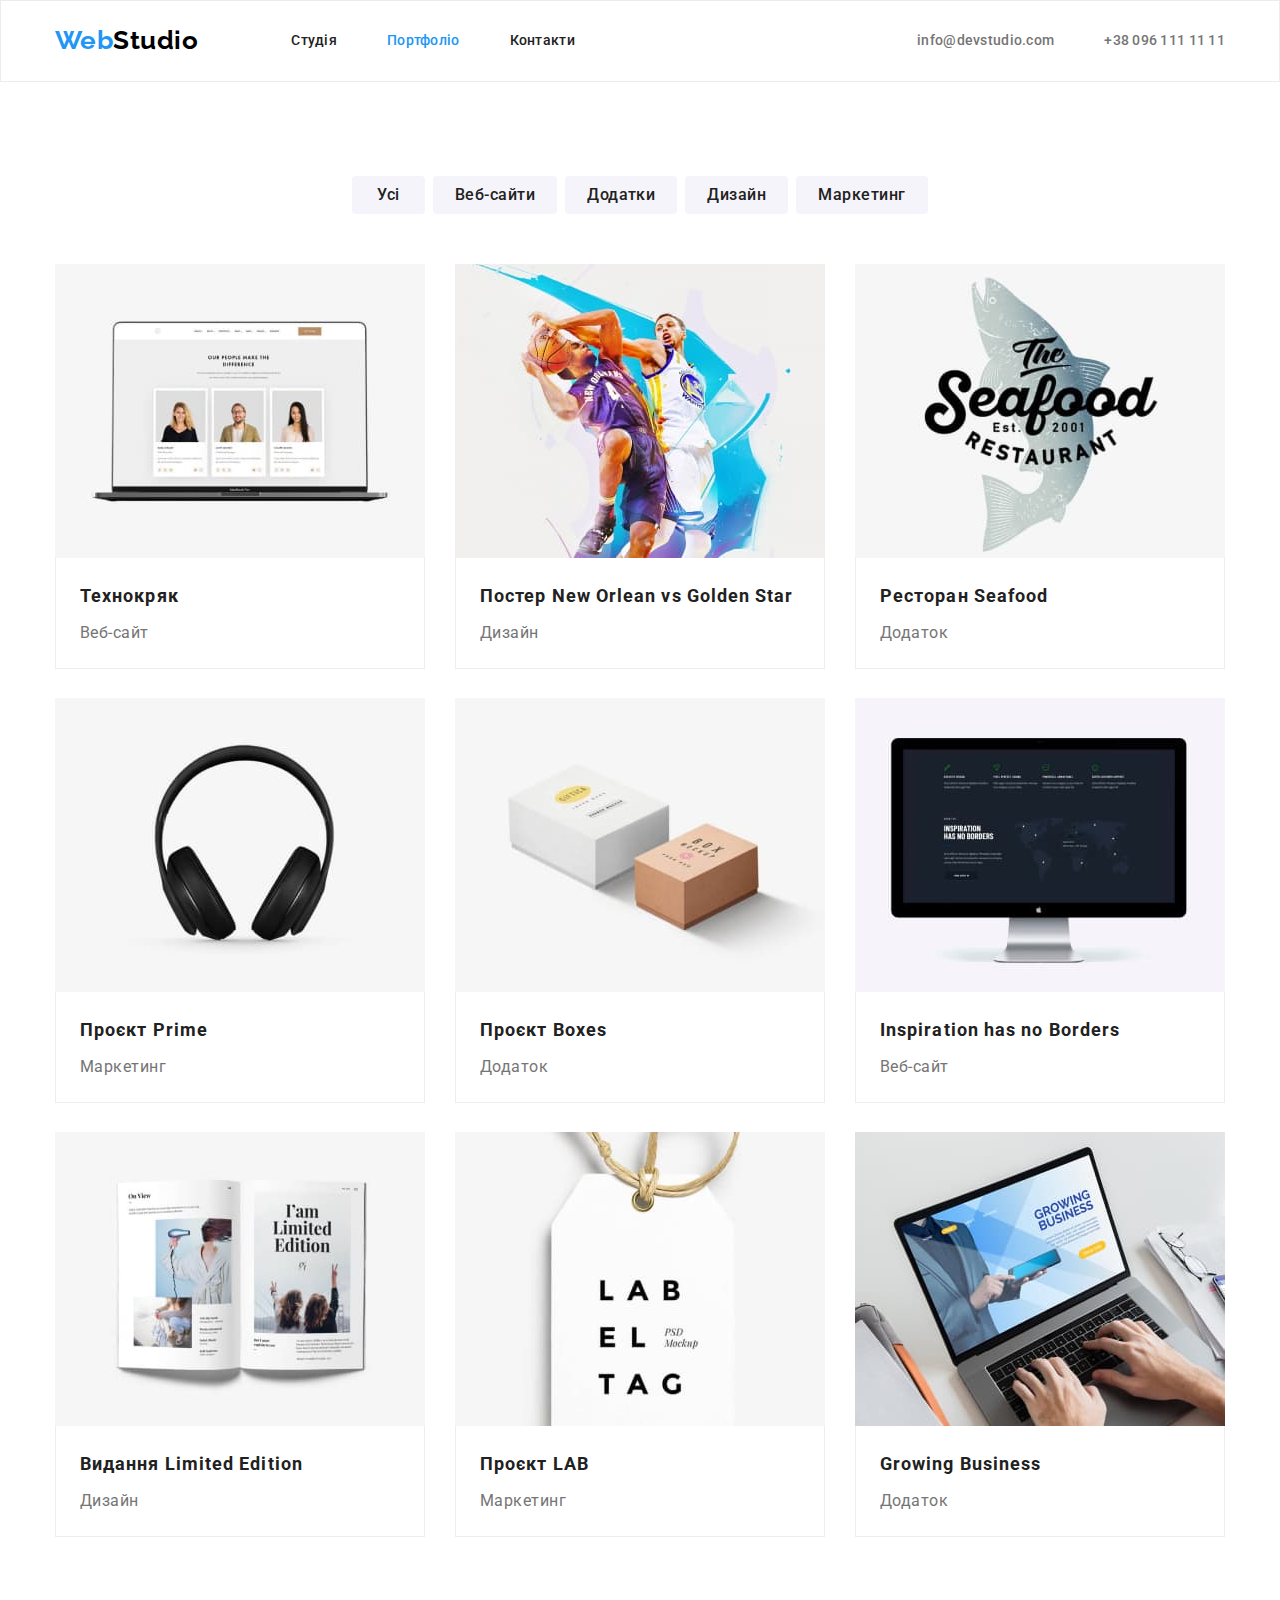
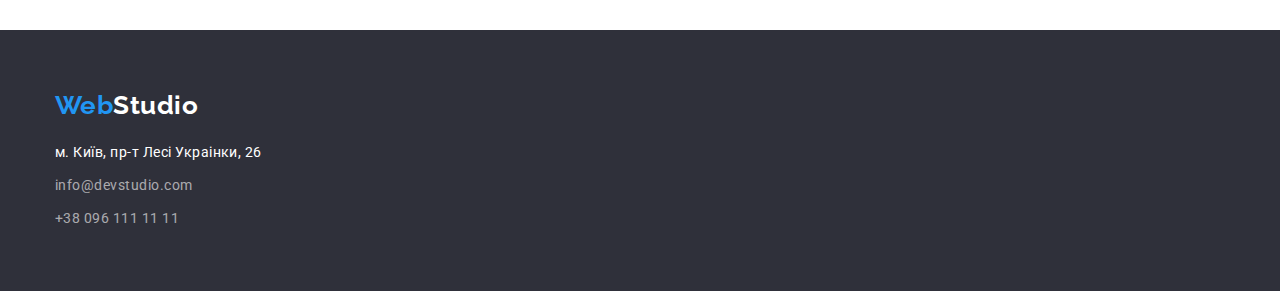
==== commit 9c0025ac: "completed homework" ====
--- a/portfolio.html
+++ b/portfolio.html
@@ -107,7 +107,7 @@
       </section>
     </main>
     <footer class="footer">
-      <div class="footer container">
+      <div class="container">
         <a href="./index.html" class="footer-logo"><span class="logo web">Web</span>Studio</a>
         <address class="address">
           <ul class="address list">
--- a/css/styles.css
+++ b/css/styles.css
@@ -16,6 +16,7 @@
 --accent-color:#2196F3;
 --logo-color:#000000;
 --header-line:#ECECEC;
+--portfolio-line: #EEEEEE;
 --footer-adres-color:rgba(255, 255, 255, 0.6);
 
     /* Background colors */
@@ -277,7 +278,7 @@
 .footer{
     background-color: var(--main-block-color);
 }
-.footer.container{
+.footer{
     padding-top: 60px;
     padding-bottom: 60px;
 }
@@ -366,6 +367,7 @@
 height: 404px;
 margin-right: 30px;
 margin-bottom: 30px;
+
 }
 
 .project .caption{
@@ -377,6 +379,17 @@
 }
 .caption-box{
     padding: 20px 24px;
+    border-right-width: 1px;
+        border-right-style: solid;
+        border-right-color: var(--portfolio-line);
+    
+        border-bottom-width: 1px;
+        border-bottom-style: solid;
+        border-bottom-color: var(--portfolio-line);
+    
+        border-left-width: 1px;
+        border-left-style: solid;
+        border-left-color: var(--portfolio-line);
 }
 
 .project .text{
